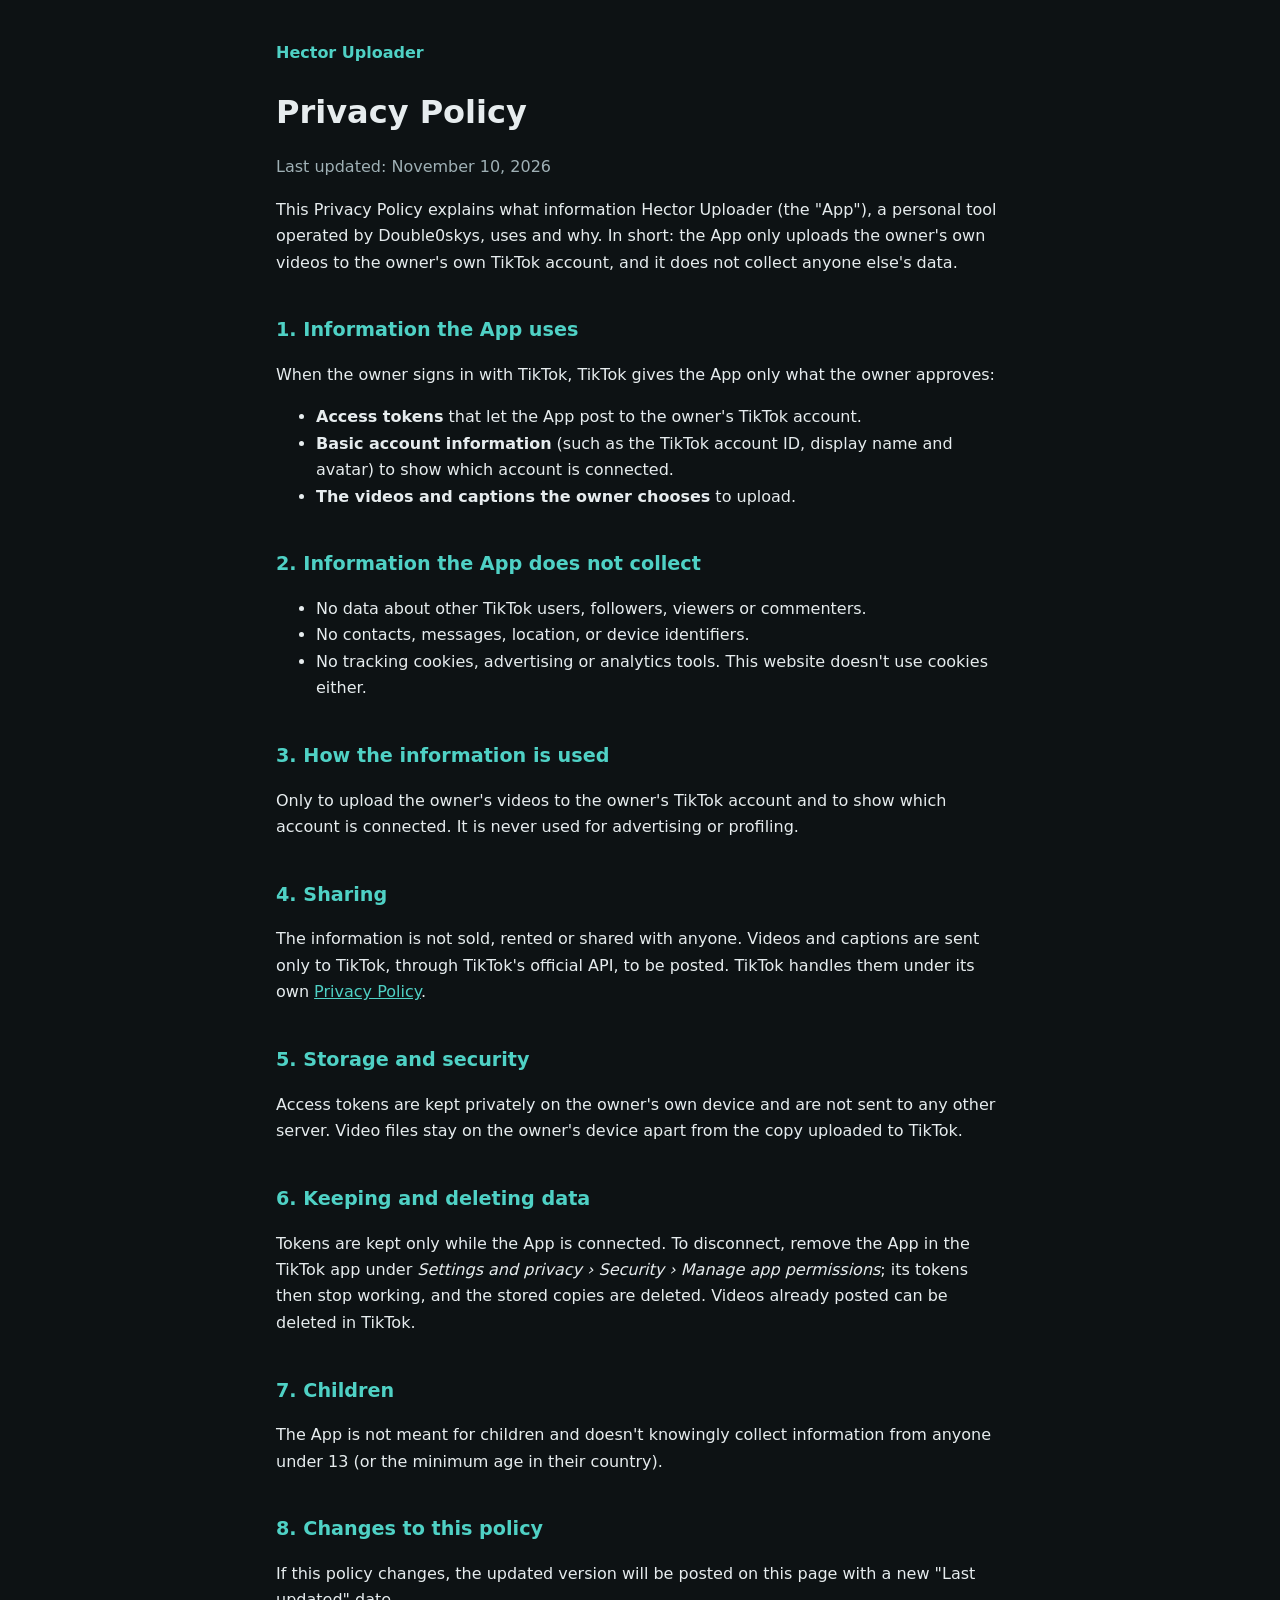
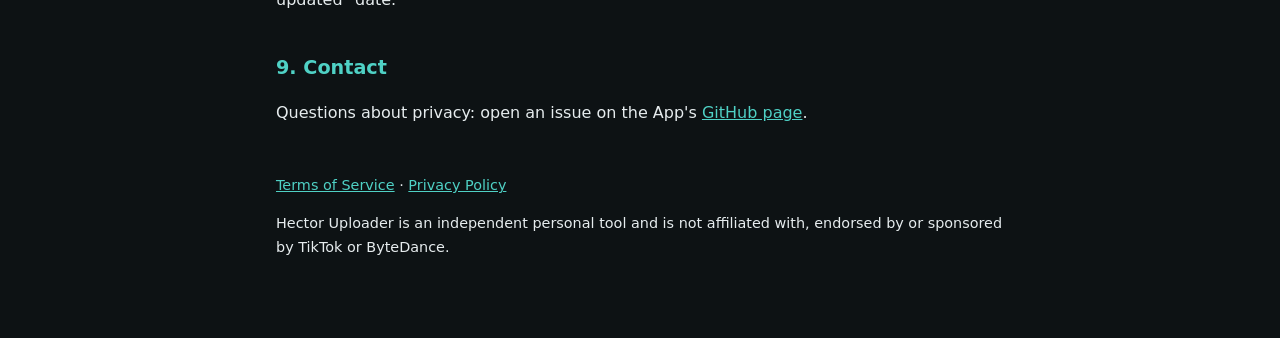
==== privacy/index.html @ af932964 "Hector Uploader site: Terms of Service and Privacy Policy Co-Authored-By: Claude Opus 5.5 <noreply@a" ====
<!doctype html>
<html lang="en">
<head>
<meta charset="utf-8">
<meta name="viewport" content="width=device-width, initial-scale=1">
<title>Privacy Policy · Hector Uploader</title>
<link rel="stylesheet" href="../style.css">
</head>
<body>
<main>
<header><a href="../">Hector Uploader</a></header>
<h1>Privacy Policy</h1>
<p class="muted">Last updated: November 10, 2026</p>

<p>This Privacy Policy explains what information Hector Uploader (the "App"), a personal tool operated by Double0skys, uses and why. In short: the App only uploads the owner's own videos to the owner's own TikTok account, and it does not collect anyone else's data.</p>

<h2>1. Information the App uses</h2>
<p>When the owner signs in with TikTok, TikTok gives the App only what the owner approves:</p>
<ul>
<li><strong>Access tokens</strong> that let the App post to the owner's TikTok account.</li>
<li><strong>Basic account information</strong> (such as the TikTok account ID, display name and avatar) to show which account is connected.</li>
<li><strong>The videos and captions the owner chooses</strong> to upload.</li>
</ul>

<h2>2. Information the App does not collect</h2>
<ul>
<li>No data about other TikTok users, followers, viewers or commenters.</li>
<li>No contacts, messages, location, or device identifiers.</li>
<li>No tracking cookies, advertising or analytics tools. This website doesn't use cookies either.</li>
</ul>

<h2>3. How the information is used</h2>
<p>Only to upload the owner's videos to the owner's TikTok account and to show which account is connected. It is never used for advertising or profiling.</p>

<h2>4. Sharing</h2>
<p>The information is not sold, rented or shared with anyone. Videos and captions are sent only to TikTok, through TikTok's official API, to be posted. TikTok handles them under its own <a href="https://www.tiktok.com/legal/privacy-policy">Privacy Policy</a>.</p>

<h2>5. Storage and security</h2>
<p>Access tokens are kept privately on the owner's own device and are not sent to any other server. Video files stay on the owner's device apart from the copy uploaded to TikTok.</p>

<h2>6. Keeping and deleting data</h2>
<p>Tokens are kept only while the App is connected. To disconnect, remove the App in the TikTok app under <em>Settings and privacy › Security › Manage app permissions</em>; its tokens then stop working, and the stored copies are deleted. Videos already posted can be deleted in TikTok.</p>

<h2>7. Children</h2>
<p>The App is not meant for children and doesn't knowingly collect information from anyone under 13 (or the minimum age in their country).</p>

<h2>8. Changes to this policy</h2>
<p>If this policy changes, the updated version will be posted on this page with a new "Last updated" date.</p>

<h2>9. Contact</h2>
<p>Questions about privacy: open an issue on the App's <a href="https://github.com/double0skysthegreat-afk/hector-uploader/issues">GitHub page</a>.</p>
<footer>
<p><a href="../terms/">Terms of Service</a> · <a href="../privacy/">Privacy Policy</a></p>
<p>Hector Uploader is an independent personal tool and is not affiliated with, endorsed by or sponsored by TikTok or ByteDance.</p>
</footer>
</main>
</body>
</html>
---- style.css ----
:root{--bg:#0d1214;--card:#151d20;--text:#e6ecee;--muted:#9fb0b5;--accent:#4fd1c5}
*{box-sizing:border-box}
body{margin:0;background:var(--bg);color:var(--text);font:16px/1.65 system-ui,-apple-system,"Segoe UI",Roboto,sans-serif}
main{max-width:760px;margin:0 auto;padding:40px 16px 64px}
header a{color:var(--accent);text-decoration:none;font-weight:600}
h1{font-size:2rem;margin:.6em 0 .2em}
h2{font-size:1.2rem;margin-top:2em;color:var(--accent)}
p,li{color:var(--text)}
.muted{color:var(--muted)}
a{color:var(--accent)}
.card{background:var(--card);border-radius:12px;padding:20px;margin:16px 0}
footer{margin-top:48px;color:var(--muted);font-size:.9rem}
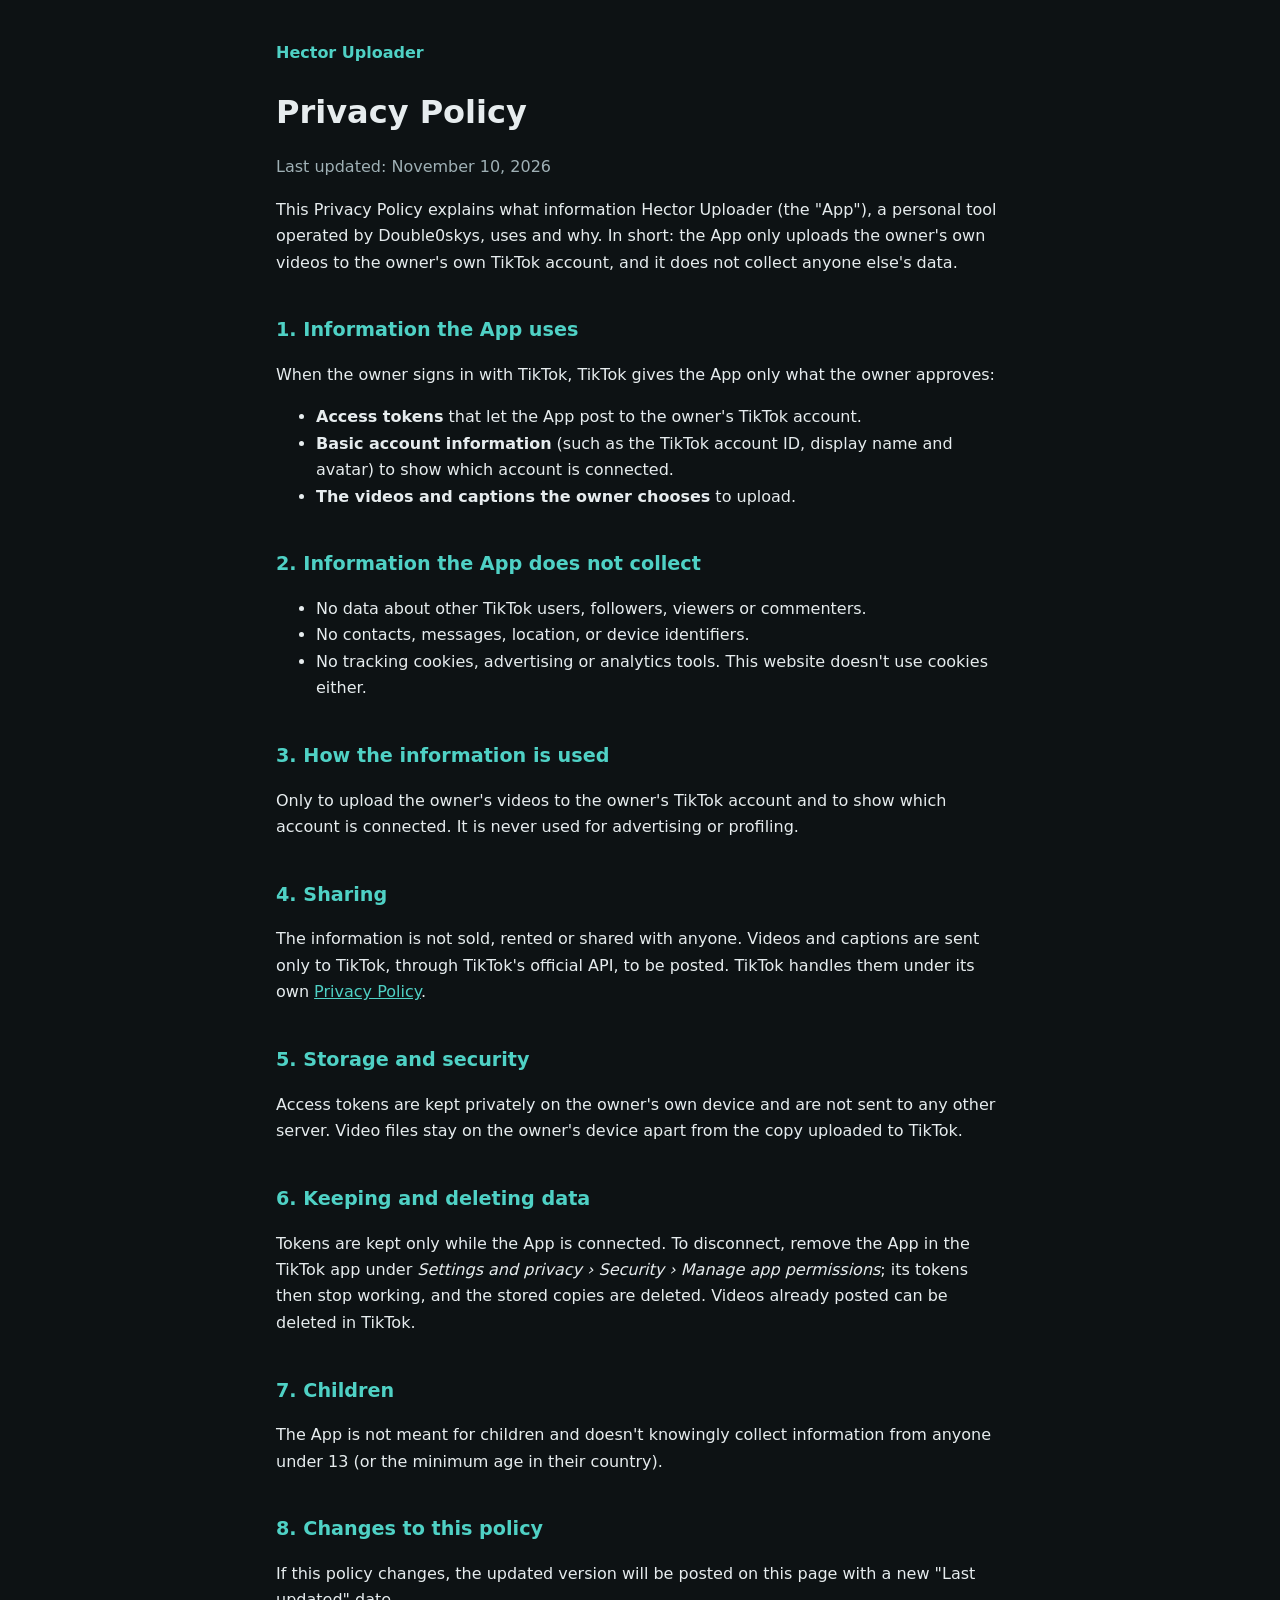
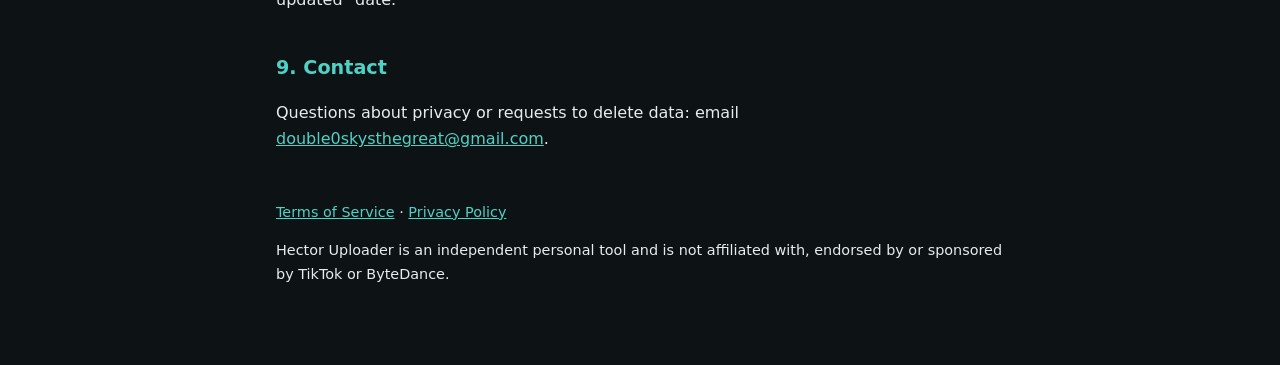
==== commit 2f605e38: "Add contact email to Terms and Privacy pages Co-Authored-By: Claude Opus 5.5 <noreply@anthropic.com>" ====
--- a/privacy/index.html
+++ b/privacy/index.html
@@ -48,7 +48,7 @@
 <p>If this policy changes, the updated version will be posted on this page with a new "Last updated" date.</p>
 
 <h2>9. Contact</h2>
-<p>Questions about privacy: open an issue on the App's <a href="https://github.com/double0skysthegreat-afk/hector-uploader/issues">GitHub page</a>.</p>
+<p>Questions about privacy or requests to delete data: email <a href="mailto:double0skysthegreat@gmail.com">double0skysthegreat@gmail.com</a>.</p>
 <footer>
 <p><a href="../terms/">Terms of Service</a> · <a href="../privacy/">Privacy Policy</a></p>
 <p>Hector Uploader is an independent personal tool and is not affiliated with, endorsed by or sponsored by TikTok or ByteDance.</p>
